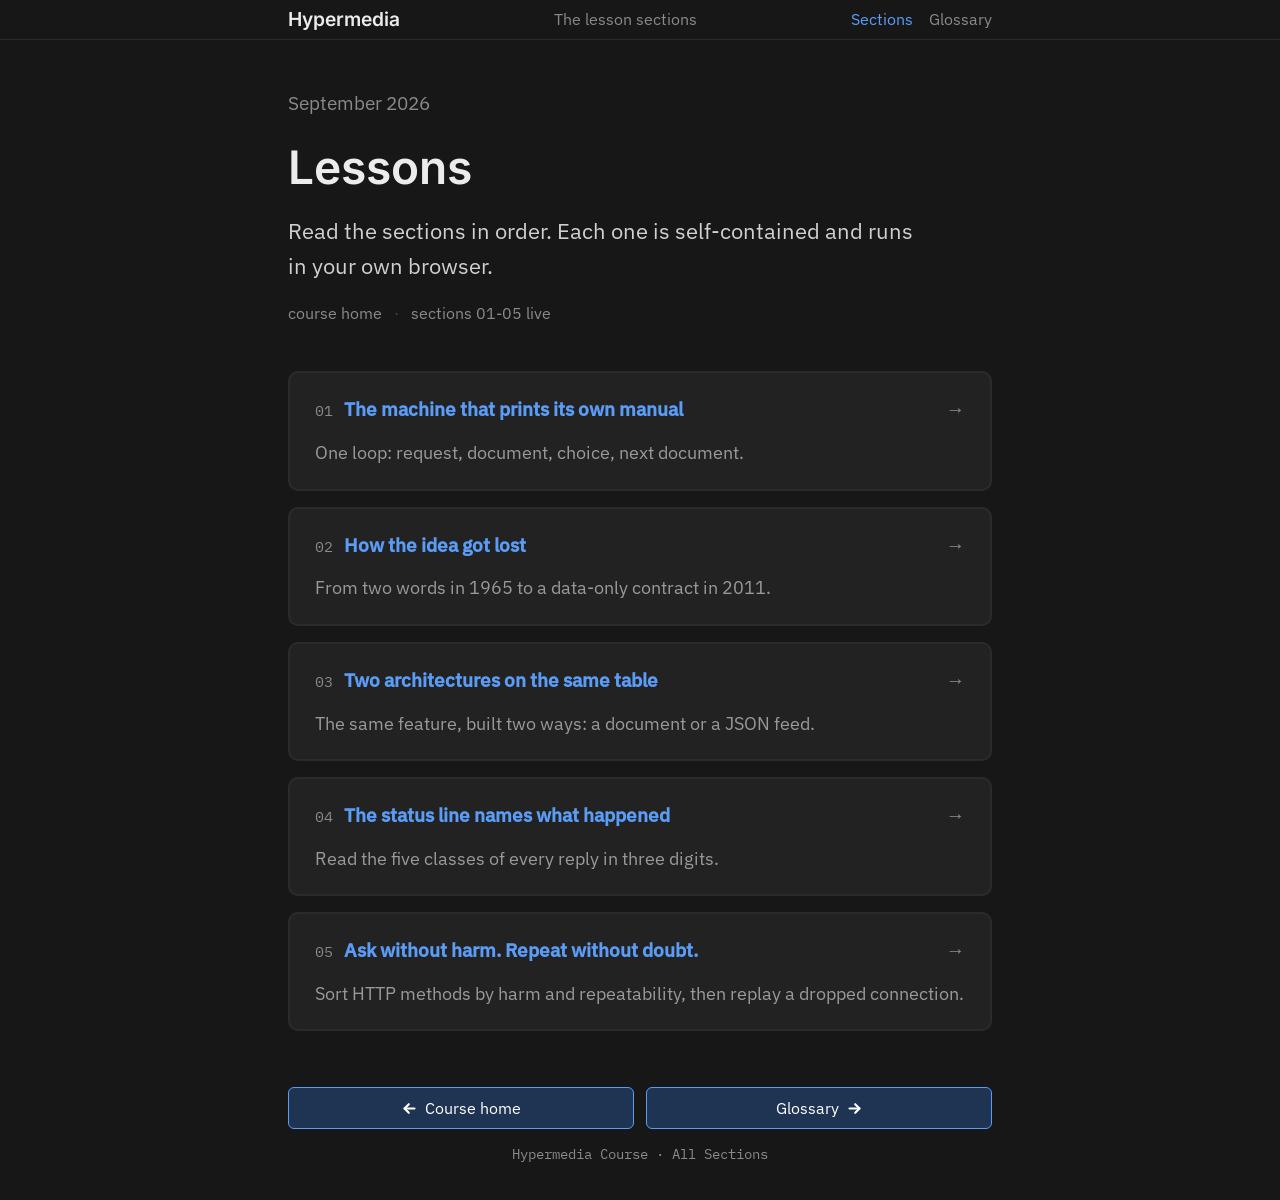
==== lessons/index.html @ f23fff06 "polish: normalize viewports, preload plexsans-500, print hides buttons, note paywalled source" ====
<!DOCTYPE html>
<html lang="en">
<head>
<meta charset="utf-8">
<meta name="viewport" content="width=device-width, initial-scale=1.0">
<title>Lessons · Hypermedia: the architecture we forgot</title>
<meta name="description" content="The sections of the course: read them one by one, in order.">
<link rel="canonical" href="https://muhammedanasmithadi.github.io/the-hypermedia-revival/lessons/index.html">
<meta property="og:site_name" content="Hypermedia">
<meta property="og:type" content="website">
<meta property="og:title" content="Lessons · Hypermedia: the architecture we forgot">
<meta property="og:description" content="The sections of the course: read them one by one, in order.">
<meta property="og:url" content="https://muhammedanasmithadi.github.io/the-hypermedia-revival/lessons/index.html">
<meta property="og:image" content="https://muhammedanasmithadi.github.io/the-hypermedia-revival/assets/social/og.png">
<meta property="og:image:width" content="1200">
<meta property="og:image:height" content="630">
<meta property="og:image:alt" content="Lessons.">
<meta name="twitter:card" content="summary_large_image">
<meta name="color-scheme" content="dark">
<meta name="theme-color" content="#171717">
<link rel="icon" type="image/png" href="../assets/favicon-32.png">
<link rel="apple-touch-icon" href="../assets/apple-touch-icon.png">
<link rel="stylesheet" href="../assets/shared-styles.css">
<link rel="preload" href="../assets/fonts/plexsans-400.woff2" as="font" type="font/woff2" crossorigin>
<link rel="preload" href="../assets/fonts/plexsans-500.woff2" as="font" type="font/woff2" crossorigin>
<link rel="preload" href="../assets/fonts/inter-600.woff2" as="font" type="font/woff2" crossorigin>
<link rel="preload" href="../assets/fonts/plexmono-400.woff2" as="font" type="font/woff2" crossorigin>
<style>
  .cards { list-style: none; padding: 0; margin: 0; }
  .cards li + li { margin-top: 1rem; }
  .card {
    display: flex;
    flex-wrap: wrap;
    align-items: baseline;
    gap: 0.35em 0.4em;
    background: var(--card);
    border: 2px solid var(--hairline);
    border-radius: 10px;
    padding: 1.1em 1.3em;
    text-decoration: none;
    color: var(--ink);
  }
  .card:hover { border-color: var(--brand); }
  .card-num {
    flex: 0 0 auto;
    font-family: var(--font-mono);
    font-size: 0.8em;
    color: var(--soft-dark);
    margin-right: 0.2em;
  }
  .card-title { flex: 1 1 55%; min-width: 0; color: var(--link); font-weight: 600; }
  .card:hover .card-title { color: var(--link-hover); }
  .card-arrow { flex: 0 0 auto; margin-left: auto; color: var(--soft-dark); }
  .card-blurb {
    flex: 1 0 100%;
    margin-top: 0.35em;
    font-size: 0.95em;
    color: var(--soft);
  }
</style>
</head>
<body>

<a class="skip-link" href="#top">Skip to content</a>

<header class="topbar">
  <div class="topbar-inner">
    <a class="brand" href="../index.html" aria-label="Course home">Hypermedia</a>
    <span class="cur-section">The lesson sections</span>
    <nav class="topnav" aria-label="Site">
      <a href="index.html" aria-current="page">Sections</a>
      <a href="../glossary.html">Glossary</a>
    </nav>
  </div>
</header>

<main class="doc" id="top">

<header class="masthead">
  <p class="post-date"><time datetime="2026-09">September 2026</time></p>
  <h1>Lessons</h1>
  <p class="dek">Read the sections in order. Each one is self-contained and runs in your own
  browser.</p>
  <p class="byline">
    <span>course home</span>
    <span>sections 01-05 live</span>
  </p>
</header>

<div class="article">

<nav aria-label="Lesson sections">
  <ul class="cards">
    <li>
      <a class="card" href="0001-hypermedia-revival.html">
        <span class="card-num">01</span>
        <span class="card-title">The machine that prints its own manual</span>
        <span class="card-arrow">&rarr;</span>
        <span class="card-blurb">One loop: request, document, choice, next document.</span>
      </a>
    </li>
    <li>
      <a class="card" href="0002-how-the-idea-got-lost.html">
        <span class="card-num">02</span>
        <span class="card-title">How the idea got lost</span>
        <span class="card-arrow">&rarr;</span>
        <span class="card-blurb">From two words in 1965 to a data-only contract in 2011.</span>
      </a>
    </li>
    <li>
      <a class="card" href="0003-two-architectures-on-the-same-table.html">
        <span class="card-num">03</span>
        <span class="card-title">Two architectures on the same table</span>
        <span class="card-arrow">&rarr;</span>
        <span class="card-blurb">The same feature, built two ways: a document or a JSON feed.</span>
      </a>
    </li>
    <li>
      <a class="card" href="0004-the-status-line-names-what-happened.html">
        <span class="card-num">04</span>
        <span class="card-title">The status line names what happened</span>
        <span class="card-arrow">&rarr;</span>
        <span class="card-blurb">Read the five classes of every reply in three digits.</span>
      </a>
    </li>
    <li>
      <a class="card" href="0005-ask-without-harm-repeat-without-doubt.html">
        <span class="card-num">05</span>
        <span class="card-title">Ask without harm. Repeat without doubt.</span>
        <span class="card-arrow">&rarr;</span>
        <span class="card-blurb">Sort HTTP methods by harm and repeatability, then replay a dropped connection.</span>
      </a>
    </li>
  </ul>
</nav>

</div>

</main>

<footer class="doc-footer">
  <nav class="foot-nav" aria-label="section navigation">
    <a class="section-link foot-left" href="../index.html">Course home</a>
    <a class="section-link foot-right" href="../glossary.html">Glossary</a>
  </nav>
  <p class="closing">Hypermedia Course · All Sections</p>
</footer>

</body>
</html>
---- assets/shared-styles.css ----
/* ============================================================
   Hypermedia Teach: Shared Stylesheet (v4)
   Style: ciechanow.ski, dark. Flat, restrained, one column.
   bg var(--bg) · text #D0D0D0 · headings #ECECEC · brand #5B9CF7
   ============================================================ */

/* ---------- Font faces ---------- */

@font-face {
  font-family: "Inter";
  font-weight: 600;
  font-style: normal;
  src: url("fonts/inter-600.woff2") format("woff2");
  font-display: swap;
}
@font-face {
  font-family: "IBM Plex Sans";
  font-weight: 400;
  font-style: normal;
  src: url("fonts/plexsans-400.woff2") format("woff2");
  font-display: swap;
}
@font-face {
  font-family: "IBM Plex Sans";
  font-weight: 500;
  font-style: normal;
  src: url("fonts/plexsans-500.woff2") format("woff2");
  font-display: swap;
}
@font-face {
  font-family: "IBM Plex Sans";
  font-weight: 400;
  font-style: italic;
  src: url("fonts/plexsans-400i.woff2") format("woff2");
  font-display: swap;
}
@font-face {
  font-family: "IBM Plex Mono";
  font-weight: 400;
  font-style: normal;
  src: url("fonts/plexmono-400.woff2") format("woff2");
  font-display: swap;
}
@font-face {
  font-family: "IBM Plex Mono";
  font-weight: 500;
  font-style: normal;
  src: url("fonts/plexmono-500.woff2") format("woff2");
  font-display: swap;
}

/* ---------- Palette ---------- */

:root {
  --bg: #171717;
  --card: #222222;
  --ink: #d0d0d0;
  --ink-strong: #ececec;
  --ink-faint: #8a8a8a;
  --ink-code: #c9c9c9;
  --hairline: #2b2b2b;
  --brand: #5b9cf7;
  --link: #5b9cf7;
  --link-hover: #7ab0ff;
  --link-visited: #9dacd4;
  --code-bg: #26282c;

  --hairline-strong: #3a3a3a;
  --line: #333333;

  --panel: #262626;
  --panel-raise: #2c2c2c;
  --panel-deep: #1f1f1f;
  --panel-deeper: #1d1d1d;

  --bright: #f0f0f0;
  --ink-bright: #e6e6e6;
  --ink-soft: #d6d6d6;
  --ink-light: #bdbdbd;
  --soft: #9a9a9a;
  --soft-dark: #8a8a8a;
  --white: #ffffff;

  --accent-deep: #1f3352;
  --ledger-hover: #22262c;

  --icon-link: url("data:image/svg+xml,%3Csvg xmlns='http://www.w3.org/2000/svg' viewBox='0 0 24 24'%3E%3Cpath d='M10%2013a5%205%200%200%200%207.54.54l3-3a5%205%200%200%200-7.07-7.07l-1.72%201.71' fill='none' stroke='black' stroke-width='2' stroke-linecap='round' stroke-linejoin='round'/%3E%3Cpath d='M14%2011a5%205%200%200%200-7.54-.54l-3%203a5%205%200%200%200%207.07%207.07l1.71-1.71' fill='none' stroke='black' stroke-width='2' stroke-linecap='round' stroke-linejoin='round'/%3E%3C/svg%3E");
  --icon-arrow-right: url("data:image/svg+xml,%3Csvg xmlns='http://www.w3.org/2000/svg' viewBox='0 0 24 24'%3E%3Cpath d='M5%2012h14' fill='none' stroke='black' stroke-width='3' stroke-linecap='round' stroke-linejoin='round'/%3E%3Cpath d='m13%206%206%206-6%206' fill='none' stroke='black' stroke-width='3' stroke-linecap='round' stroke-linejoin='round'/%3E%3C/svg%3E");
  --icon-arrow-left: url("data:image/svg+xml,%3Csvg xmlns='http://www.w3.org/2000/svg' viewBox='0 0 24 24'%3E%3Cpath d='M19%2012H5' fill='none' stroke='black' stroke-width='3' stroke-linecap='round' stroke-linejoin='round'/%3E%3Cpath d='m11%2018-6-6%206-6' fill='none' stroke='black' stroke-width='3' stroke-linecap='round' stroke-linejoin='round'/%3E%3C/svg%3E");
  --icon-mask: no-repeat center / contain;

  --font-body: "IBM Plex Sans", "Helvetica Neue", Arial, sans-serif;
  --font-heading: "Inter", "Helvetica Neue", Arial, sans-serif;
  --font-mono: Menlo, Monaco, "Andale Mono", "IBM Plex Mono", ui-monospace, monospace;

  --col-max: 44rem;
  --col-pad: 3rem;
}

/* ---------- Reset & base ---------- */

* {
  margin: 0;
  padding: 0;
  box-sizing: border-box;
}

html {
  scroll-behavior: smooth;
  scroll-padding-top: 4rem;
  height: 100%;
  -webkit-text-size-adjust: 100%;
  background: var(--bg);
}

body {
  background: var(--bg);
  color: var(--ink);
  font-family: var(--font-body);
  font-size: 1.2em;
  line-height: 1.6;
  height: 100%;
  -webkit-font-smoothing: antialiased;
  text-rendering: optimizeLegibility;
}

b,
strong {
  font-weight: 500;
}

::selection {
  background: #1f3b6b;
  color: var(--white);
}

:focus-visible {
  outline: 2px solid var(--brand);
  outline-offset: 2px;
}

/* ---------- Reading progress ---------- */

.skip-link {
  position: absolute;
  top: 0;
  left: -999em;
  z-index: 100;
}

.skip-link:focus {
  left: 1rem;
  top: 0.75rem;
  background: var(--bg);
  color: var(--ink-strong);
  border: 1px solid var(--brand);
  border-radius: 6px;
  padding: 0.4em 0.9em;
  font-size: 0.95em;
  text-decoration: none;
}

.progress {
  position: fixed;
  top: 0;
  left: 0;
  height: 3px;
  width: 0%;
  background: var(--brand);
  z-index: 70;
}

/* ---------- Top row (minimal) ---------- */

.topbar {
  position: fixed;
  top: 0;
  left: 0;
  right: 0;
  height: 40px;
  z-index: 60;
  display: flex;
  align-items: center;
  justify-content: center;
  background: var(--bg);
  border-bottom: 1px solid var(--hairline);
  font-size: 1em;
}

.topbar-inner {
  width: 100%;
  max-width: var(--col-max);
  margin: 0 auto;
  display: flex;
  align-items: center;
  justify-content: space-between;
  gap: 1rem;
  padding: 0;
}

.brand {
  font-family: var(--font-heading);
  font-weight: 600;
  color: var(--ink-strong);
  text-decoration: none;
}

.brand:hover {
  color: #b0b0b0;
}

.cur-section {
  font-size: 0.83em;
  color: var(--ink-faint);
  white-space: nowrap;
  overflow: hidden;
  text-overflow: ellipsis;
  transition: color 0.2s ease;
}

.cur-section.is-active {
  color: var(--link);
}

.topnav {
  display: flex;
  align-items: center;
  gap: 1rem;
  font-size: 0.83em;
  white-space: nowrap;
}

.topnav a {
  color: var(--ink-faint);
  text-decoration: none;
}

.topnav a:hover {
  color: var(--link);
}

.topnav a[aria-current="page"] {
  color: var(--link);
}

@media (max-width: 47.99rem) {
  .topnav {
    gap: 0.75rem;
  }
}

@media (max-width: 47.99rem) {
  .topbar-inner {
    padding: 0 1.25rem;
  }
  .doc {
    padding-inline: 1.25rem;
  }
  .doc-footer {
    padding-inline: 1.25rem;
  }
}

@media (max-width: 640px) {
  .cur-section {
    font-size: 0.75em;
  }
}

/* ---------- Masthead (article header) ---------- */

.masthead {
  padding-top: 5.5rem;
  max-width: var(--col-max);
  margin: 0 auto;
}

.masthead .post-date {
  color: var(--ink-faint);
  padding-bottom: 0.2em;
  font-size: 1em;
}

.masthead h1 {
  font-family: var(--font-heading);
  font-weight: 600;
  font-size: 2.4em;
  line-height: 1.15;
  color: var(--ink-strong);
  padding: 0.4em 0 0.25em 0;
  text-wrap: balance;
}

.masthead h1 em {
  font-style: normal;
  color: var(--brand);
}

.masthead .dek {
  font-size: 1.13em;
  color: var(--ink);
  padding: 0.4em 0 0 0;
  max-width: 40rem;
}

.masthead .byline {
  margin-top: 1.1em;
  padding-bottom: 0.4em;
  font-size: 0.83em;
  color: var(--ink-faint);
  display: flex;
  gap: 0.75rem;
  flex-wrap: wrap;
}

.masthead .byline span + span::before {
  content: "·";
  margin-right: 0.75rem;
  color: #444444;
}

/* ---------- Column & article ---------- */

.doc {
  max-width: var(--col-max);
  margin: 0 auto;
}

.article {
  margin: 2em 0;
}

/* ---------- Section headings (h1 + hover anchor) ---------- */

.section {
  margin: 3em 0 0 0;
  padding: 2em 0 1em 0;
  border-top: 1px solid var(--hairline);
  content-visibility: auto;
  contain-intrinsic-size: auto 2000px;
}

.section-head {
  padding: 0;
}

.section-head .kicker {
  color: var(--ink-faint);
  font-size: 0.83em;
  padding: 0 0 0.2em 0;
}

.section-head h2 {
  font-family: var(--font-heading);
  font-weight: 600;
  font-size: 1.8em;
  color: var(--ink-strong);
  padding: 0.75em 0 0.25em 0;
  line-height: 1.25;
  text-wrap: balance;
}

.hanchor {
  visibility: visible;
  text-decoration: none;
  color: inherit;
}

.section-head h2:hover .hanchor .anchor-glyph,
.section-head h2:focus-within .hanchor .anchor-glyph,
.prose > h3:hover .hanchor .anchor-glyph,
.prose > h3:focus-within .hanchor .anchor-glyph,
.sources h3:hover .hanchor .anchor-glyph,
.sources h3:focus-within .hanchor .anchor-glyph,
.hanchor:focus .anchor-glyph {
  display: inline-block;
}

h2[id],
h3[id],
section[id] {
  scroll-margin-top: 56px;
}

h2[id]:target,
h3[id]:target {
  animation: target-flash 1.6s ease-out;
}

@keyframes target-flash {
  from { background: rgba(91, 156, 247, 0.22); }
  to { background: transparent; }
}

.hanchor .anchor-glyph {
  display: none;
  width: 1em;
  height: 1em;
  vertical-align: middle;
  background-color: var(--brand);
  -webkit-mask: var(--icon-link) var(--icon-mask);
  mask: var(--icon-link) var(--icon-mask);
}

/* ---------- Prose ---------- */

.prose p {
  padding: 0.7em 0;
  overflow-x: hidden;
  text-wrap: pretty;
}

.prose p.lede {
  font-size: 1.05em;
  color: var(--ink-light);
}

.prose p.lede strong {
  color: var(--ink);
}

.prose em {
  font-style: italic;
}

.prose ul,
.prose ol {
  padding: 0.6em 0 0.6em 1.2em;
  margin: 0;
}

.prose li {
  padding: 0.3em 0;
  margin-left: 0;
}

.prose a {
  color: var(--link);
  text-underline-offset: 0.1em;
  text-decoration-thickness: 0.06em;
  transition: color 0.15s;
}

.prose a:hover {
  color: var(--link-hover);
}

.prose a:visited {
  color: var(--link-visited);
}

.prose code {
  display: inline-block;
  white-space: nowrap;
  background: var(--code-bg);
  font-size: 0.8em;
  font-weight: bold;
  line-height: 1.5em;
  color: var(--ink-code);
  border-radius: 0.4em;
  padding: 0 0.4em;
  margin: 0 0.13em;
  font-family: var(--font-mono);
  vertical-align: baseline;
}

.prose > h3 {
  margin: 1.4em 0 0.1em 0;
  font-family: var(--font-heading);
  font-size: 1.08em;
  font-weight: 600;
  line-height: 1.3;
  color: var(--ink-strong);
  text-wrap: balance;
}

/* ---------- Blockquote ---------- */

.figure-quote {
  margin: 1.8em 0;
}

.figure-quote blockquote {
  margin: 0 2.2em;
  padding-left: 1em;
  font-style: italic;
  position: relative;
  border-left: 4px solid var(--hairline-strong);
  color: var(--ink);
  font-size: 1.02em;
}

.figure-quote blockquote p {
  padding: 0.3em 0;
}

.figure-quote figcaption {
  margin: 0.9em 2.2em 0;
  padding-left: calc(1em + 4px);
  font-size: 0.8em;
  color: var(--soft-dark);
}

.figure-quote figcaption .who {
  color: var(--ink-code);
  font-weight: 500;
}

.figure-quote figcaption cite {
  font-style: italic;
}

.figure-quote figcaption a {
  color: var(--link);
  text-underline-offset: 0.1em;
  text-decoration-thickness: 0.06em;
}

.figure-quote figcaption a:hover {
  color: var(--link-hover);
}

/* ---------- Code block ---------- */

.code-block {
  margin: 1.8em 0;
  background: var(--panel-deep);
  border: 1px solid var(--line);
  border-radius: 6px;
  overflow: hidden;
}

.code-block .code-title {
  display: flex;
  justify-content: space-between;
  align-items: baseline;
  gap: 1rem;
  padding: 0.55em 1em;
  font-family: var(--font-heading);
  font-weight: 600;
  font-size: 0.85em;
  color: var(--bright);
  background: var(--bg);
  border-bottom: 1px solid var(--line);
}

.code-title .code-lang {
  font-family: var(--font-mono);
  font-weight: 400;
  color: var(--link);
}

.code-block pre {
  padding: 1.1em 1.2em;
  font-family: var(--font-mono);
  font-size: 0.95em;
  line-height: 1.6;
  color: var(--ink-soft);
  white-space: pre;
  tab-size: 2;
  overflow-x: auto;
  overflow-y: hidden;
  scrollbar-width: thin;
  scrollbar-color: #4a5b75 transparent;
}

.code-block pre::-webkit-scrollbar {
  height: 8px;
}

.code-block pre::-webkit-scrollbar-thumb {
  background: #4a5b75;
  border-radius: 4px;
}

.code-block pre::-webkit-scrollbar-track {
  background: transparent;
}

.code-block pre code {
  font: inherit;
  color: inherit;
}

.tok-k { color: #7aa2ff; }
.tok-s { color: #9ece6a; }
.tok-a { color: #c792ea; }

/* ---------- Takeaways ---------- */

.table-wrap {
  margin: 1.8em 0;
  overflow-x: auto;
}

.takeaways {
  margin: 1.8em 0;
  padding: 0;
}

.takeaways .takeaway {
  padding: 0.9em 0;
  border-bottom: 1px solid var(--hairline);
  line-height: 1.6em;
}

.takeaways .takeaway:last-child {
  border-bottom: none;
}

.takeaways .takeaway .num {
  font-family: var(--font-heading);
  font-weight: 600;
  color: var(--brand);
  margin-right: 0.5em;
}

.takeaways .takeaway strong {
  color: var(--bright);
}

/* ---------- Reveal on scroll ---------- */

/* Highlighted for the reader, hidden only when scripting is on */
.js .reveal {
  opacity: 0;
  transition: opacity 0.45s ease;
}

.reveal.in {
  opacity: 1;
}

@media (prefers-reduced-motion: reduce) {
  html { scroll-behavior: auto; }
  .js .reveal { opacity: 1; }
  #timeline-replay { display: none; }
  *, *::before, *::after {
    animation-duration: 0.01ms !important;
    animation-iteration-count: 1 !important;
    transition-duration: 0.01ms !important;
    scroll-behavior: auto !important;
  }
}

/* ---------- Footer ---------- */

.doc-footer {
  width: 100%;
  text-align: center;
  font-size: 0.9em;
  color: var(--soft-dark);
  padding: 1em 0 2em 0;
}

.doc-footer .closing {
  margin-top: 1em;
  font-family: var(--font-mono);
  font-size: 0.8em;
  color: var(--ink-faint);
}

.doc-footer .foot-nav {
  display: flex;
  align-items: stretch;
  gap: 0.75em;
  max-width: var(--col-max);
  margin: 0 auto;
}

.doc-footer .foot-nav .section-link {
  flex: 1 1 0;
  min-width: 0;
  display: flex;
  align-items: center;
  justify-content: center;
  text-align: center;
  overflow-wrap: anywhere;
  gap: 0.45em;
}

.doc-footer .foot-left::before,
.doc-footer .foot-right::after {
  content: "";
  width: 1.1em;
  height: 1.1em;
  flex: 0 0 auto;
  background-color: currentColor;
}

.doc-footer .foot-left::before {
  -webkit-mask: var(--icon-arrow-left) var(--icon-mask);
  mask: var(--icon-arrow-left) var(--icon-mask);
}

.doc-footer .foot-right::after {
  -webkit-mask: var(--icon-arrow-right) var(--icon-mask);
  mask: var(--icon-arrow-right) var(--icon-mask);
}

/* ---------- Live kiosk (widget 1) ---------- */

.kiosk {
  margin: 1.8em 0 0.6em 0;
  border-radius: 10px;
  overflow: hidden;
  background: #202020;
  border: 2px solid var(--hairline-strong);
}

.kiosk-head {
  display: flex;
  justify-content: space-between;
  align-items: center;
  gap: 1rem;
  padding: 0.55em 1em;
  background: var(--bg);
  border-bottom: 1px solid var(--line);
  font-size: 0.78em;
  color: var(--ink-faint);
}

.kiosk-head .k-now {
  color: var(--brand);
  font-family: var(--font-mono);
}

.kiosk-screen {
  background: #141414;
  padding: 1.5em 1.6em;
  min-height: 11em;
}

.kiosk-screen .k-title {
  font-family: var(--font-heading);
  font-weight: 600;
  font-size: 1.06em;
  color: var(--bright);
}

.kiosk-screen .k-msg {
  color: var(--ink-light);
  margin-top: 0.45em;
  font-size: 0.95em;
  max-width: 34em;
}

.kiosk-screen .k-note {
  margin-top: 0.7em;
  min-height: 0;
  color: var(--brand);
  font-size: 0.88em;
  opacity: 0;
  transition: opacity 0.25s ease;
}

.kiosk-screen .k-note.show {
  opacity: 1;
}

.kiosk-balance {
  font-family: var(--font-mono);
  font-size: 0.78em;
  color: var(--soft);
  border: 1px solid var(--line);
  border-radius: 6px;
  padding: 0.15em 0.5em;
  background: var(--bg);
}

.kiosk-keys {
  display: grid;
  grid-template-columns: repeat(auto-fit, minmax(8.5em, 1fr));
  gap: 0.6em;
  padding: 1.1em 1.4em 1.4em 1.4em;
  background: var(--panel-deeper);
  border-top: 1px solid var(--panel-raise);
}

.kiosk-btn {
  font: inherit;
  font-size: 0.9em;
  padding: 0.55em 0.8em;
  border-radius: 6px;
  border: 1px solid var(--hairline-strong);
  background: var(--panel-raise);
  color: var(--ink-bright);
  cursor: pointer;
  text-align: center;
  transition: border-color 0.15s, color 0.15s, background 0.15s;
}

.kiosk-btn:hover,
.kiosk-btn:focus-visible {
  border-color: var(--brand);
  color: var(--white);
  background: #2e3440;
}

.kiosk-meta {
  text-align: center;
  padding: 0.7em 1em 1em 1em;
  background: var(--panel-deeper);
}

.kiosk-reset {
  font: inherit;
  font-size: 0.78em;
  color: var(--ink-faint);
  background: none;
  border: none;
  border-bottom: 1px dotted #555555;
  cursor: pointer;
  padding: 0.2em 0.2em;
  margin-left: 0.75em;
}

.kiosk-reset:hover {
  color: var(--link);
}

/* ---------- The experiment (widget 2) ---------- */

.experiment {
  margin: 1.8em 0 0.6em 0;
  border-radius: 10px;
  overflow: hidden;
  background: var(--panel-deep);
  border: 2px solid var(--hairline-strong);
}

.x-bar {
  display: flex;
  align-items: center;
  gap: 0.9em;
  flex-wrap: wrap;
  padding: 0.8em 1em;
  background: var(--bg);
  border-bottom: 1px solid var(--line);
  font-size: 0.85em;
}

.x-reqline {
  font-family: var(--font-mono);
  color: var(--ink-light);
}

.x-reqnote {
  display: block;
  margin-top: 0.55em;
  font-family: var(--font-mono);
  font-size: 0.82em;
  color: var(--soft-dark);
}

.x-reqline a {
  color: var(--link);
}

.x-mode {
  display: flex;
  gap: 0.35em;
  margin-left: auto;
}

.x-mode-btn {
  font: inherit;
  font-size: 0.82em;
  font-family: var(--font-mono);
  padding: 0.3em 0.9em;
  border-radius: 6px;
  border: 1px solid var(--hairline-strong);
  background: var(--panel);
  color: var(--soft);
  cursor: pointer;
  transition: all 0.15s;
}

.x-mode-btn.on {
  color: var(--white);
  border-color: var(--brand);
  background: var(--accent-deep);
}

.x-mode-btn:hover:not(.on) {
  color: var(--ink-bright);
}

.x-body {
  padding: 1.4em 1.4em;
  color: var(--ink-code);
  min-height: 12em;
}

.x-sending {
  font-family: var(--font-mono);
  font-size: 0.92em;
  color: var(--ink-faint);
  border: 1px dashed var(--hairline-strong);
  border-radius: 6px;
  padding: 0.8em 1em;
  display: inline-block;
}

.x-pane .x-type {
  font-family: var(--font-mono);
  font-size: 0.72em;
  color: var(--soft);
  margin-bottom: 0.5em;
  letter-spacing: 0.04em;
  text-transform: uppercase;
}

.x-pre {
  font-family: var(--font-mono);
  font-size: 0.92em;
  color: var(--ink-soft);
  background: #161616;
  border: 1px solid var(--line);
  border-radius: 6px;
  padding: 0.8em 1em;
  display: inline-block;
}

.lane-body .x-pre {
  display: block;
  max-width: 100%;
  overflow-x: auto;
}

.x-doc {
  border: 1px solid #3f3f3f;
  border-radius: 6px;
  background: #242424;
  padding: 1.1em 1.2em;
  max-width: 24em;
}

.x-doc .x-doc-title {
  font-family: var(--font-heading);
  font-weight: 600;
  font-size: 0.82em;
  color: #8fa3c4;
  margin-bottom: 0.4em;
}

.x-doc .x-doc-bal {
  font-family: var(--font-heading);
  font-size: 1.15em;
  font-weight: 600;
  color: var(--bright);
}

.x-doc .x-actions {
  display: flex;
  gap: 0.5em;
  margin-top: 0.9em;
}

.x-act {
  font: inherit;
  font-size: 0.8em;
  padding: 0.4em 0.85em;
  border-radius: 6px;
  border: 1px solid var(--hairline-strong);
  background: var(--panel-raise);
  color: var(--ink-bright);
  cursor: pointer;
  transition: border-color 0.15s, color 0.15s;
}

.x-act:hover,
.x-act:focus-visible {
  border-color: var(--brand);
  color: var(--white);
}

.x-note {
  margin-top: 0.8em;
  font-size: 0.9em;
  color: var(--soft);
}

.x-status {
  margin-top: 0.9em;
  min-height: 1.4em;
  font-size: 0.82em;
  font-family: var(--font-mono);
  color: var(--brand);
}

/* ---------- Step-through loop (widget 3) ---------- */

.loop {
  margin: 1.8em 0 0.6em 0;
}

.loop-steps {
  display: flex;
  gap: 0.4em;
  align-items: stretch;
}

.loop-step {
  flex: 1 1 0;
  min-width: 0;
  border: 1px solid var(--line);
  border-radius: 8px;
  background: var(--panel-deep);
  padding: 0.75em 0.5em;
  text-align: center;
  opacity: 0.45;
  transition: opacity 0.25s ease, border-color 0.25s ease, background 0.25s ease;
}

.loop-step.on {
  opacity: 1;
  border-color: var(--brand);
  background: #1c2a45;
}

.loop-step .ls-t {
  font-family: var(--font-heading);
  font-weight: 600;
  font-size: 0.9em;
  color: var(--bright);
}

.loop-step .ls-s {
  font-size: 0.72em;
  color: var(--soft);
  margin-top: 0.2em;
}

.loop-arrow {
  align-self: center;
  width: 1.05em;
  height: 1.05em;
  flex: 0 0 auto;
  background-color: currentColor;
  -webkit-mask: var(--icon-arrow-right) var(--icon-mask);
  mask: var(--icon-arrow-right) var(--icon-mask);
  color: var(--soft-dark);
}

.loop-caption {
  margin-top: 1em;
  min-height: 3.4em;
  color: var(--ink-code);
  font-size: 0.98em;
  padding: 0 0.2em;
}

@media (max-width: 30rem) {
  .loop-steps {
    display: grid;
    grid-template-columns: 1fr 1fr;
    gap: 0.5em;
  }
  .loop-arrow {
    display: none;
  }
  .loop-step {
    flex: none;
  }
}

.widget-noscript {
  margin: 0 0 1em 0;
  padding: 0.5em 0.9em;
  font-size: 0.9em;
  color: var(--soft);
  border: 1px dashed var(--hairline-strong);
  border-radius: 6px;
}

/* ---------- Timeline (widget 4) ---------- */

.timeline-widget {
  margin: 1.8em 0;
}

.timeline {
  list-style: none;
  margin: 0;
  padding: 0;
}

.timeline li {
  position: relative;
  display: grid;
  grid-template-columns: 2em 1fr;
  column-gap: 0.6em;
}

.timeline li::before {
  content: "";
  position: absolute;
  left: 1em;
  top: 0;
  bottom: 0;
  width: 2px;
  background: var(--line);
  transform: translateX(-50%);
}

.timeline .t-dot {
  position: absolute;
  left: 1em;
  top: 1.13em;
  width: 12px;
  height: 12px;
  border: 2px solid var(--brand);
  background: var(--bg);
  border-radius: 50%;
  transform: translate(-50%, -50%);
  z-index: 1;
}

.timeline .t-body {
  grid-column: 2;
  padding: 0.5em 0 0.9em 0;
}

.timeline .t-year {
  display: block;
  font-family: var(--font-mono);
  font-size: 0.78em;
  color: var(--brand);
}

.timeline .t-line strong {
  font-family: var(--font-heading);
  font-weight: 600;
  color: var(--bright);
  font-size: 1em;
}

.timeline .t-note {
  display: block;
  color: var(--soft);
  font-size: 0.92em;
  margin-top: 0.15em;
}

.timeline li.on .t-dot {
  border-color: var(--brand);
  background: var(--brand);
}

.timeline li.on .t-year {
  color: var(--link-hover);
}

.timeline li.on .t-line strong {
  color: var(--brand);
}

.timeline-caption {
  margin-top: 0.8em;
  min-height: 3.4em;
  color: var(--ink-code);
  font-size: 0.98em;
  padding: 0 0.2em;
}

.timeline-caption-row {
  display: flex;
  align-items: baseline;
  justify-content: space-between;
  flex-wrap: wrap;
  gap: 0.5em;
}

.timeline-replay {
  font-family: var(--font-mono);
  white-space: nowrap;
}

/* ---------- Section link (footer navigation) ---------- */

.section-link {
  font-size: 0.9em;
  padding: 0.5em 1.3em;
  border-radius: 6px;
  border: 1px solid var(--brand);
  background: var(--accent-deep);
  color: var(--white);
  text-decoration: none;
  transition: background 0.15s, border-color 0.15s, color 0.15s;
}

.section-link:hover {
  background: #27406c;
  color: var(--white);
  border-color: var(--link-hover);
}

/* ---------- Ledger (JSON decade sort) ---------- */

.ledger {
  margin: 1.8em 0 0.6em 0;
  border-radius: 10px;
  overflow: hidden;
  background: var(--panel-deep);
  border: 2px solid var(--hairline-strong);
}

.ledger-head {
  display: flex;
  justify-content: space-between;
  align-items: center;
  gap: 1rem;
  padding: 0.55em 1em;
  background: var(--bg);
  border-bottom: 1px solid var(--line);
  font-size: 0.78em;
  color: var(--ink-faint);
}

.ledger-cols {
  display: flex;
  flex-direction: column;
}

.ledger-col {
  display: flex;
  flex-wrap: wrap;
  align-items: flex-start;
  gap: 0.5em 0.9em;
  padding: 1em 1.2em;
}

.ledger-col + .ledger-col {
  border-top: 1px solid var(--line);
}

.ledger-col-name {
  flex: 0 0 8.5em;
  font-family: var(--font-heading);
  font-weight: 600;
  font-size: 0.95em;
  color: var(--bright);
  line-height: 1.6;
}

.ledger-title {
  display: inline-block;
}

.ledger-hint {
  display: none;
  font-size: 0.9em;
  color: var(--ink-faint);
}

.js .ledger-hint {
  display: inline;
}

.ledger-pool {
  list-style: none;
  margin: 0;
  padding: 0.8em 1em 0.4em 1em;
  display: flex;
  flex-wrap: wrap;
  gap: 0.5em;
  border-bottom: 1px solid var(--line);
}

.ledger-item {
  list-style: none;
  min-width: 0;
  max-width: 100%;
}

.chip {
  font: inherit;
  font-size: 0.78em;
  padding: 0.45em 0.9em;
  border-radius: 999px;
  border: 1px solid var(--hairline-strong);
  background: var(--panel);
  color: var(--ink-soft);
  cursor: pointer;
  white-space: nowrap;
  transition: border-color 0.15s, background 0.15s, color 0.15s;
}

.chip:hover {
  border-color: var(--brand);
}

.ledger-item.selected .chip {
  border-color: var(--link-hover);
  background: #20385c;
  color: var(--white);
}

.ledger-col li.ledger-item {
  padding: 0;
  font-size: 1em;
}

.ledger-col li.ledger-item::before {
  content: none;
}

.ledger-col .chip {
  white-space: normal;
  max-width: 100%;
}

.ledger-pool .chip {
  white-space: normal;
  max-width: 100%;
}

.ledger-item.ok .chip {
  border-color: #2e7d32;
  background: #1c2f1f;
  color: #a5d6a7;
}

.ledger-item.bad .chip {
  border-color: #a03434;
  background: #3a1f1f;
  color: #e8a0a0;
}

.ledger.sorting .ledger-col {
  cursor: pointer;
}

.ledger.sorting .ledger-col:hover {
  background: var(--ledger-hover);
}

.ledger.sorting .ledger-col:focus-visible {
  outline: 2px solid var(--brand);
  outline-offset: -2px;
  background: var(--ledger-hover);
}

.ledger-controls {
  display: flex;
  gap: 0.6em;
  flex-wrap: wrap;
  padding: 0.9em 1em 0.1em 1em;
}

.ledger-result {
  padding: 0.4em 1em 1em 1em;
  font-size: 0.9em;
  color: var(--ink-code);
  min-height: 1.2em;
}

.ledger-btn {
  font: inherit;
  font-size: 0.85em;
  padding: 0.45em 1.1em;
  border-radius: 6px;
  border: 1px solid var(--hairline-strong);
  background: var(--panel);
  color: var(--ink-soft);
  cursor: pointer;
  transition: border-color 0.15s, background 0.15s, color 0.15s;
}

.ledger-btn.primary {
  border-color: var(--brand);
  background: var(--accent-deep);
  color: var(--white);
}

.ledger-btn:hover {
  border-color: var(--brand);
  color: var(--white);
}

.ledger-col ul {
  flex: 1 1 24em;
  min-width: 0;
  display: flex;
  flex-wrap: wrap;
  align-items: center;
  gap: 0.5em;
}

.ledger-col li {
  padding: 0.25em 0;
  color: var(--ink-light);
  font-size: 0.92em;
}

.ledger-col li::before {
  content: none;
}

/* ---------- Status-line reading station (widget 6) ---------- */

.verdict-line {
  font-family: var(--font-mono);
  font-size: 0.82em;
  color: var(--ink-light);
  margin-top: 0.7em;
  min-height: 1.5em;
  overflow-wrap: anywhere;
}

.verdict-line.active {
  color: var(--brand);
}

.verdict-rules {
  display: flex;
  gap: 0.5em;
  flex-wrap: wrap;
  margin-top: 0.55em;
}

#verdict .k-note {
  opacity: 1;
  min-height: 1.4em;
}

.verdict-key {
  overflow-wrap: anywhere;
}

.verdict-key.active-key {
  border-color: var(--link-hover);
  background: #20385c;
  color: var(--white);
}

.verdict-key.read {
  opacity: 0.55;
}

.verdict-key.read.ok {
  border-color: #2e7d32;
  color: #a5d6a7;
}

.verdict-key.read.bad {
  border-color: #a03434;
  color: #e8a0a0;
}

#verdict .kiosk-keys {
  grid-template-columns: repeat(auto-fill, minmax(7.5em, 1fr));
}

.verdict-offer {
  font: inherit;
  font-family: var(--font-mono);
  font-size: 0.78em;
  padding: 0.25em 0.7em;
  margin-left: 0.75em;
  border-radius: 6px;
  border: 1px solid var(--hairline-strong);
  background: var(--panel-raise);
  color: var(--ink-bright);
  cursor: pointer;
  transition: border-color 0.15s, color 0.15s, background 0.15s;
}

.verdict-offer:hover,
.verdict-offer:focus-visible {
  border-color: var(--brand);
  color: var(--white);
  background: #2e3440;
}

/* ---------- Two-lane explorer (widget 5) ---------- */

.explorer {
  margin: 1.8em 0 0.6em 0;
  border-radius: 10px;
  overflow: hidden;
  background: var(--panel-deep);
  border: 2px solid var(--hairline-strong);
}

.explorer-bar {
  display: flex;
  align-items: center;
  gap: 0.6em;
  flex-wrap: wrap;
  padding: 0.8em 1em;
  background: var(--bg);
  border-bottom: 1px solid var(--line);
  font-size: 0.85em;
}

.explorer-hint {
  font-family: var(--font-mono);
  font-size: 0.8em;
  color: var(--ink-faint);
  margin-right: 0.4em;
}

.explorer-act {
  font: inherit;
  font-size: 0.85em;
  padding: 0.4em 0.85em;
  border-radius: 6px;
  border: 1px solid var(--hairline-strong);
  background: var(--panel);
  color: var(--soft);
  cursor: pointer;
  transition: border-color 0.15s, color 0.15s, background 0.15s;
}

.explorer-act:hover,
.explorer-act:focus-visible {
  color: var(--white);
  border-color: var(--brand);
  background: #2e3440;
}

.explorer-night {
  font: inherit;
  font-size: 0.85em;
  padding: 0.4em 0.9em;
  border-radius: 6px;
  border: 1px dashed var(--bright);
  background: none;
  color: var(--bright);
  cursor: pointer;
  transition: border-color 0.15s, color 0.15s;
}

.explorer-night:hover,
.explorer-night:focus-visible {
  border-style: solid;
  color: var(--white);
}

.explorer-night[hidden] {
  display: none;
}

.explorer-reset {
  font: inherit;
  font-size: 0.8em;
  color: var(--ink-faint);
  background: none;
  border: none;
  border-bottom: 1px dotted #555555;
  cursor: pointer;
  padding: 0.2em 0.2em;
  margin-left: auto;
}

.explorer-reset:hover {
  color: var(--link);
}

.explorer-note {
  min-height: 1.4em;
  padding: 0.65em 1em;
  font-size: 0.85em;
  color: var(--brand);
  background: var(--panel);
  border-bottom: 1px solid var(--line);
}

.explorer-lanes {
  display: grid;
  grid-template-columns: repeat(auto-fit, minmax(min(100%, 280px), 1fr));
  gap: 1px;
  background: var(--line);
}

.lane {
  background: var(--panel-deep);
  padding: 0 0 1.1em 0;
  min-width: 0;
}

.lane-head {
  padding: 0.55em 1em;
  font-family: var(--font-heading);
  font-weight: 600;
  font-size: 0.85em;
  color: var(--bright);
  background: var(--bg);
  border-bottom: 1px solid var(--line);
}

.lane-head .lane-mime {
  font-family: var(--font-mono);
  font-weight: 400;
  color: var(--link);
}

.lane-body {
  padding: 1.1em 1.2em;
  min-height: 9em;
}

.lane-who {
  margin: 0 1.2em 0.4em 1.2em;
  padding-top: 0.7em;
  border-top: 1px dashed var(--hairline-strong);
  font-size: 0.85em;
  color: var(--soft);
  min-height: 2.2em;
}

.lane-body .x-actions {
  flex-wrap: wrap;
}

.x-act.fresh {
  border-color: var(--bright);
  color: var(--bright);
}

.xt-wait {
  margin: 0;
  color: var(--ink-faint);
  font-size: 0.9em;
}

.xt-app {
  margin-top: 0.8em;
}

.xt-app-name {
  font-family: var(--font-mono);
  font-size: 0.72em;
  color: var(--ink-faint);
  text-transform: uppercase;
  letter-spacing: 0.04em;
}

.xt-app-menu {
  display: flex;
  flex-wrap: wrap;
  gap: 0.5em;
  margin-top: 0.6em;
}

.xt-app-btn {
  font-size: 0.8em;
  padding: 0.4em 0.85em;
  border-radius: 6px;
  border: 1px dashed #4b5563;
  color: var(--ink-faint);
}

@media (max-width: 860px) {
  .explorer-lanes {
    grid-template-columns: 1fr;
  }
}

/* ---------- Panels: try it now, recap, objectives, self-check ---------- */

.do-now,
.recap,
.self-check {
  margin: 1.6em 0;
  padding: 0;
  background: var(--panel-deep);
  border: 1px solid var(--hairline);
  border-radius: 0;
}

.do-now .dn-kicker,
.recap .recap-title,
.self-check .sc-title {
  margin: 0;
  padding: 0.55em 1.3em 0.5em;
  font-family: var(--font-heading);
  font-size: 0.8em;
  font-weight: 600;
  letter-spacing: 0.08em;
  text-transform: uppercase;
  color: var(--brand);
  background: var(--panel);
  border-bottom: 1px solid var(--hairline);
}

.do-now p:not(.dn-kicker),
.recap .recap-intro,
.self-check > p:not(.sc-title),
.self-check details {
  margin-left: 1.3em;
  margin-right: 1.3em;
}

.do-now p:not(.dn-kicker) {
  margin-top: 0;
  margin-bottom: 0;
  padding: 0.8em 0 1em;
  color: var(--ink-light);
}

.do-now kbd {
  font-family: var(--font-mono);
  font-size: 0.88em;
  padding: 0.08em 0.4em;
  border: 1px solid var(--hairline-strong);
  border-bottom-width: 2px;
  border-radius: 0;
  background: var(--code-bg);
  color: var(--ink-bright);
  white-space: nowrap;
}

.recap .recap-intro {
  margin-top: 0;
  margin-bottom: 0;
  padding: 0.7em 0 0.2em;
  color: var(--ink-light);
}

.recap ol {
  margin: 0;
  padding: 0.4em 1.3em 0.9em;
  list-style: none;
  counter-reset: recap;
}

.recap li {
  margin: 0.6em 0;
  counter-increment: recap;
  color: var(--ink-light);
}

.recap li::before {
  content: counter(recap);
  display: inline-flex;
  align-items: center;
  justify-content: center;
  width: 1.35em;
  height: 1.35em;
  margin-right: 0.65em;
  border: 1px solid var(--hairline-strong);
  border-radius: 50%;
  font-family: var(--font-mono);
  font-size: 0.78em;
  color: var(--brand);
  line-height: 1;
  vertical-align: middle;
}

.recap li strong {
  color: var(--ink);
}

.self-check > p:not(.sc-title) {
  margin-top: 0;
  margin-bottom: 0;
  padding: 0.7em 0 0.3em;
  color: var(--ink-light);
}

.self-check details {
  margin-top: 0;
  margin-bottom: 0;
  padding: 0.4em 0;
  border-top: 1px solid var(--hairline);
}

.self-check details:first-of-type {
  border-top: 0;
}

.self-check summary {
  padding: 0.4em 0 0.5em;
  color: var(--ink-strong);
  font-weight: 600;
  cursor: pointer;
  list-style: none;
}

.self-check summary::-webkit-details-marker {
  display: none;
}

.self-check summary::before {
  content: "\25B8";
  display: inline-block;
  width: 1.1em;
  color: var(--brand);
  font-family: var(--font-mono);
}

.self-check details[open] summary::before {
  content: "\25BE";
}

.self-check details p {
  margin: 0;
  padding: 0.1em 0 0.8em;
  color: var(--ink-light);
}

.recall {
  margin: 1.2em 0 0.4em;
  background: var(--panel-deep);
  border: 1px solid var(--hairline);
  border-radius: 0;
}

.recall summary {
  padding: 0.6em 1.3em;
  color: var(--ink-strong);
  font-weight: 600;
  cursor: pointer;
  list-style: none;
}

.recall summary::-webkit-details-marker {
  display: none;
}

.recall summary::before {
  content: "\25B8";
  display: inline-block;
  width: 1.1em;
  color: var(--brand);
  font-family: var(--font-mono);
}

.recall[open] summary::before {
  content: "\25BE";
}

.recall p {
  margin: 0;
  padding: 0 1.3em 0.8em;
  color: var(--ink-light);
}

/* ---------- Sources ---------- */

.sources {
  margin-top: 2.4em;
  padding-top: 1.2em;
  border-top: 1px solid var(--line);
  font-size: 0.9em;
}

.sources h3 {
  margin: 0 0 0.6em 0;
  font-size: 0.95em;
  color: var(--bright);
}

.sources ul {
  margin: 0;
  padding: 0;
  list-style: none;
}

.sources li {
  margin: 0.4em 0;
  color: var(--ink-light);
}

.sources a {
  color: var(--link);
  text-decoration: underline;
  text-underline-offset: 3px;
}

.sources a:hover {
  color: var(--link-hover);
}

/* ---------- Print ---------- */

@media print {
  body { background: #fff; color: #111; }
  .progress, .topbar { display: none !important; }
  button { display: none !important; }
  .reveal { opacity: 1; }
  a { color: inherit; text-decoration: none; }

  .kiosk, .kiosk-screen, .kiosk-keys, .kiosk-meta,
  .experiment, .x-doc,
  .loop, .loop-step, .loop-caption,
  .timeline-widget, .timeline-caption, .ledger, .ledger-pool {
    --bg: #fafafa;
    --panel: #ffffff;
    --panel-raise: #f0f0f0;
    --panel-deep: #ffffff;
    --panel-deeper: #f4f4f4;
    --ink: #111111;
    --ink-strong: #111111;
    --ink-bright: #111111;
    --ink-soft: #222222;
    --ink-light: #333333;
    --ink-faint: #444444;
    --soft: #333333;
    --soft-dark: #444444;
    --bright: #111111;
    --white: #111111;
    --code-bg: #f4f4f4;
    --ink-code: #222222;
    --line: #aaaaaa;
    --hairline: #bbbbbb;
    --hairline-strong: #888888;
  }

  .kiosk,
  .kiosk-screen,
  .experiment,
  .loop-step,
  .ledger {
    background: #ffffff !important;
    border-color: #aaaaaa !important;
  }

  .experiment .x-doc {
    background: #ffffff !important;
    border-color: #aaaaaa !important;
  }

  .loop-step.on {
    background: #e8eff8 !important;
    border-color: #5b9cf7 !important;
  }

  .ledger-item.ok .chip {
    background: #eaf3ea !important;
    border-color: #2e7d32 !important;
    color: #1d6f20 !important;
  }

  .ledger-item.bad .chip {
    background: #fbeeee !important;
    border-color: #a03434 !important;
    color: #a03434 !important;
  }

  .do-now,
  .recap,
  .self-check,
  .recall {
    background: #ffffff !important;
    border-color: #aaaaaa !important;
  }

  .do-now .dn-kicker,
  .recap .recap-title,
  .self-check .sc-title {
    background: #f4f4f4 !important;
    border-bottom-color: #aaaaaa !important;
    color: #111111 !important;
  }

  .self-check p,
  .self-check summary,
  .recall p,
  .recall summary {
    color: #111111 !important;
  }

  .do-now kbd {
    background: #f4f4f4 !important;
    border-color: #888888 !important;
    color: #111111 !important;
  }

  @page {
    margin: 2cm;
  }

  body {
    font-size: 11pt;
    -webkit-print-color-adjust: exact;
    print-color-adjust: exact;
  }

  .doc,
  .doc-footer {
    max-width: none;
    padding-inline: 0;
  }

  .skip-link {
    display: none !important;
  }

  h1,
  h2,
  h3,
  .masthead,
  .section-head {
    break-after: avoid;
    page-break-after: avoid;
  }

  .card,
  .do-now,
  .recap,
  .recall,
  .self-check,
  .prose pre,
  .code-block,
  .ledger,
  .kiosk,
  .experiment,
  .timeline-widget,
  .loop,
  .verdict {
    break-inside: avoid;
    page-break-inside: avoid;
  }

  pre,
  code,
  kbd {
    white-space: pre-wrap;
  }

  img {
    max-width: 100%;
  }

  a[href^="http"]::after {
    content: " (" attr(href) ")";
    font-size: 0.85em;
    color: #333;
  }
}

/* ---------- Touch targets (44px guideline, 40px floor) ---------- */

.x-mode-btn,
.kiosk-reset,
.verdict-rule,
.explorer-act,
.explorer-reset,
.chip {
  min-height: 40px;
}
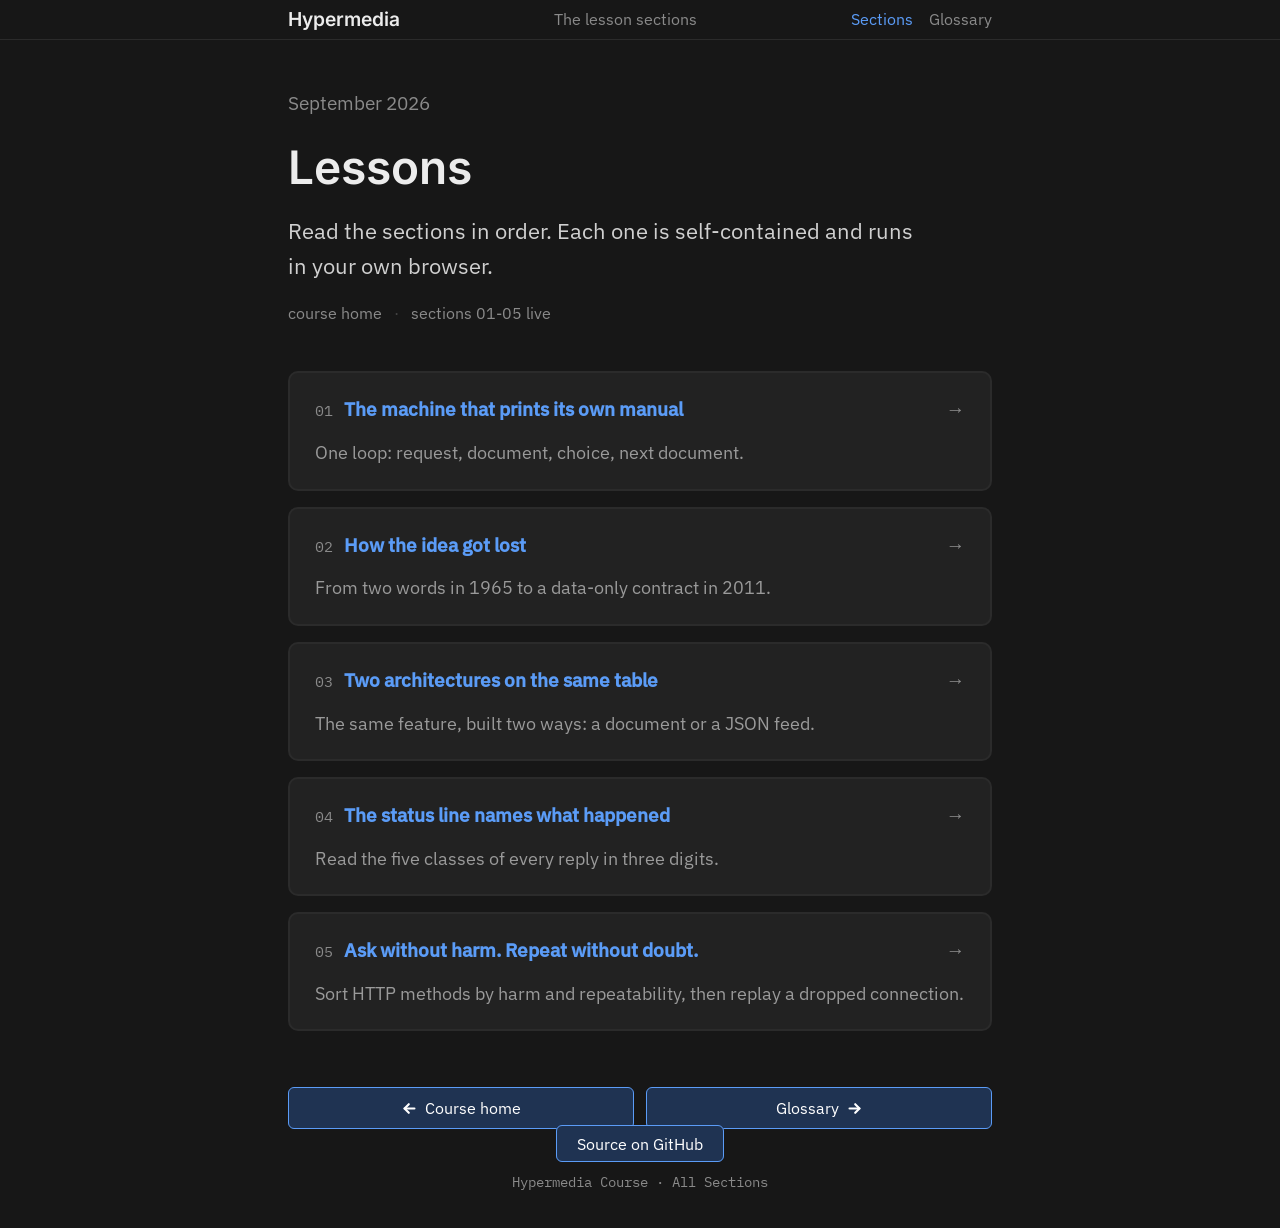
==== commit 8222c5e9: "fix: external audit Tier 1 + Tier 2 Tier 1 (code/docs fixes): - ledger.js: pool role "group" → "list" ====
--- a/lessons/index.html
+++ b/lessons/index.html
@@ -20,44 +20,11 @@
 <meta name="theme-color" content="#171717">
 <link rel="icon" type="image/png" href="../assets/favicon-32.png">
 <link rel="apple-touch-icon" href="../assets/apple-touch-icon.png">
-<link rel="stylesheet" href="../assets/shared-styles.css">
+<link rel="stylesheet" href="../assets/styles.css">
 <link rel="preload" href="../assets/fonts/plexsans-400.woff2" as="font" type="font/woff2" crossorigin>
 <link rel="preload" href="../assets/fonts/plexsans-500.woff2" as="font" type="font/woff2" crossorigin>
 <link rel="preload" href="../assets/fonts/inter-600.woff2" as="font" type="font/woff2" crossorigin>
 <link rel="preload" href="../assets/fonts/plexmono-400.woff2" as="font" type="font/woff2" crossorigin>
-<style>
-  .cards { list-style: none; padding: 0; margin: 0; }
-  .cards li + li { margin-top: 1rem; }
-  .card {
-    display: flex;
-    flex-wrap: wrap;
-    align-items: baseline;
-    gap: 0.35em 0.4em;
-    background: var(--card);
-    border: 2px solid var(--hairline);
-    border-radius: 10px;
-    padding: 1.1em 1.3em;
-    text-decoration: none;
-    color: var(--ink);
-  }
-  .card:hover { border-color: var(--brand); }
-  .card-num {
-    flex: 0 0 auto;
-    font-family: var(--font-mono);
-    font-size: 0.8em;
-    color: var(--soft-dark);
-    margin-right: 0.2em;
-  }
-  .card-title { flex: 1 1 55%; min-width: 0; color: var(--link); font-weight: 600; }
-  .card:hover .card-title { color: var(--link-hover); }
-  .card-arrow { flex: 0 0 auto; margin-left: auto; color: var(--soft-dark); }
-  .card-blurb {
-    flex: 1 0 100%;
-    margin-top: 0.35em;
-    font-size: 0.95em;
-    color: var(--soft);
-  }
-</style>
 </head>
 <body>
 
@@ -92,7 +59,7 @@
 <nav aria-label="Lesson sections">
   <ul class="cards">
     <li>
-      <a class="card" href="0001-hypermedia-revival.html">
+      <a class="card" href="0001-the-machine-that-prints-its-own-manual.html">
         <span class="card-num">01</span>
         <span class="card-title">The machine that prints its own manual</span>
         <span class="card-arrow">&rarr;</span>
@@ -143,6 +110,7 @@
     <a class="section-link foot-left" href="../index.html">Course home</a>
     <a class="section-link foot-right" href="../glossary.html">Glossary</a>
   </nav>
+  <p><a class="section-link" href="https://github.com/muhammedanasmithadi/the-hypermedia-revival" rel="noopener">Source on GitHub</a></p>
   <p class="closing">Hypermedia Course · All Sections</p>
 </footer>
 
--- a/assets/styles.css
+++ b/assets/styles.css
@@ -0,0 +1,41 @@
+/* ============================================================
+   Hypermedia Teach: Stylesheet loader (v5)
+   Loads the site modules in cascade order.
+   bg var(--bg) · text #D0D0D0 · headings #ECECEC · brand #5B9CF7
+   ============================================================ */
+
+/* ---------- Table of contents ----------
+   01 tokens
+   02 base
+   03 chrome
+   04 typography
+   05 panels takeaways
+   06 footer reveal + footer
+   07 widget-kiosk widget 1
+   08 widget-experiment widget 2
+   09 widget-stepper widget 3
+   10 widget-timeline widget 4 + section links
+   11 widget-ledger decade sort
+   12 widget-statusline verdict widget 4
+   13 widget-twolane explorer lanes widget 3 + 5
+   14 panels-callouts do-now/recap/self-check/recall + sources
+   15 pages home, listing, glossary
+   16 print print + touch
+   ============================================================ */
+
+@import url("styles/tokens.css");
+@import url("styles/base.css");
+@import url("styles/chrome.css");
+@import url("styles/typography.css");
+@import url("styles/panels.css");
+@import url("styles/footer.css");
+@import url("styles/widget-kiosk.css");
+@import url("styles/widget-experiment.css");
+@import url("styles/widget-stepper.css");
+@import url("styles/widget-timeline.css");
+@import url("styles/widget-ledger.css");
+@import url("styles/widget-statusline.css");
+@import url("styles/widget-twolane.css");
+@import url("styles/panels-callouts.css");
+@import url("styles/pages.css");
+@import url("styles/print.css");
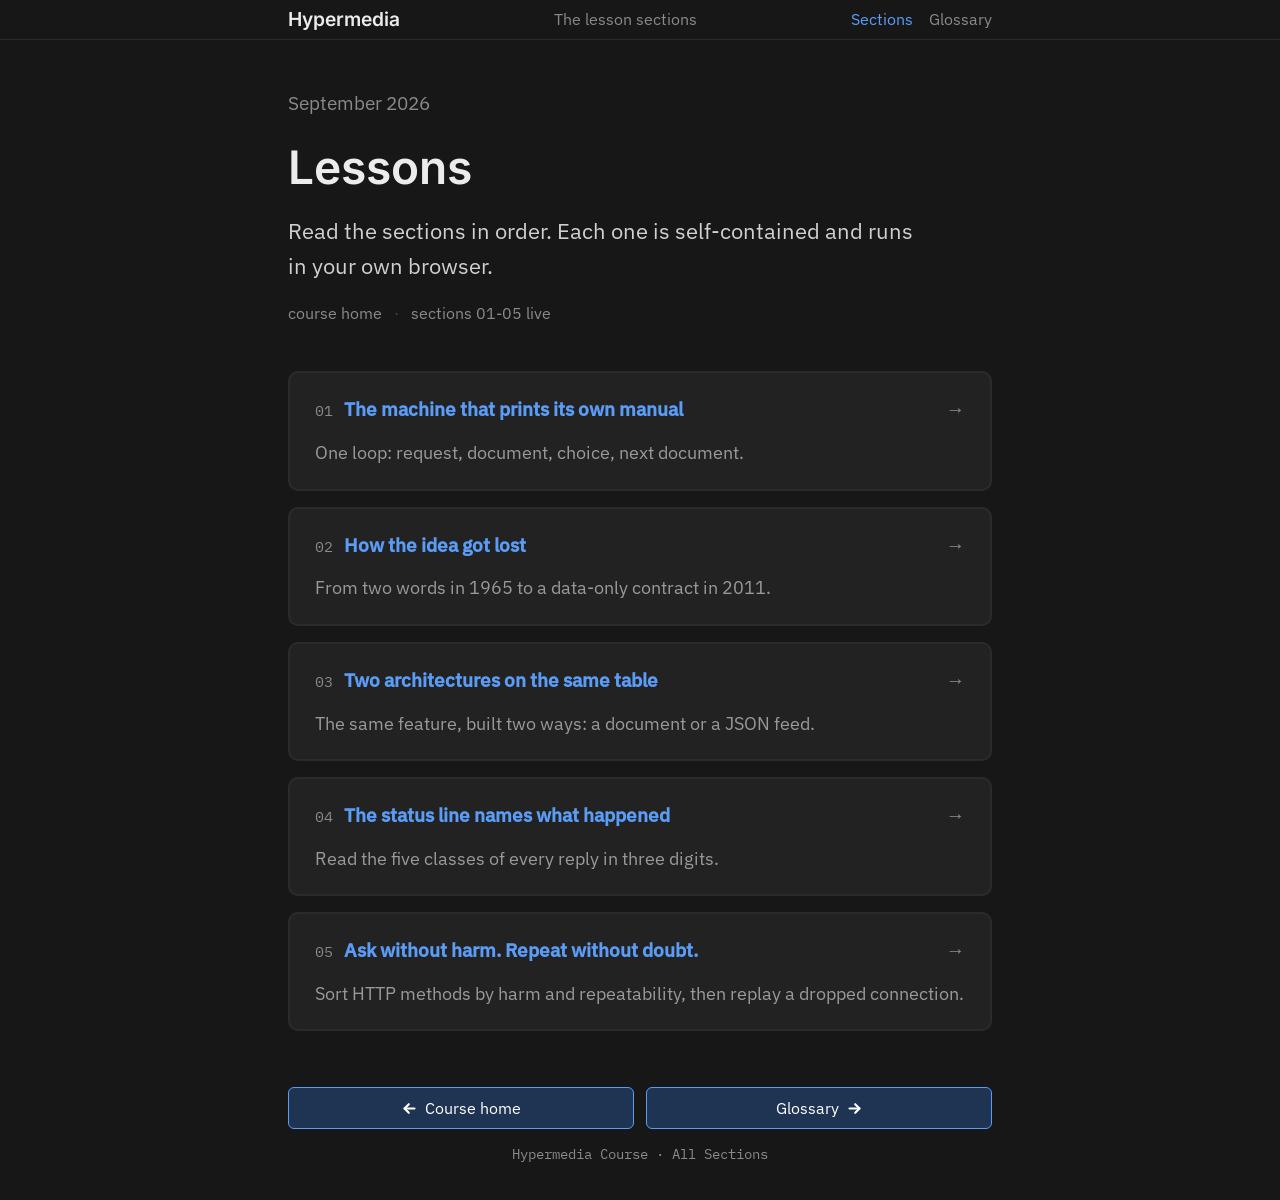
==== commit 4ddcdd95: "audit fixes: P1 print reveal, P2 will-reveal, social card, preloads, scrollspy, overflow, copy, sour" ====
--- a/lessons/index.html
+++ b/lessons/index.html
@@ -11,8 +11,9 @@
 <meta property="og:title" content="Lessons · Hypermedia: the architecture we forgot">
 <meta property="og:description" content="The sections of the course: read them one by one, in order.">
 <meta property="og:url" content="https://muhammedanasmithadi.github.io/the-hypermedia-revival/lessons/index.html">
-<meta property="og:image" content="https://muhammedanasmithadi.github.io/the-hypermedia-revival/assets/social/og.png">
+<meta property="og:image" content="https://muhammedanasmithadi.github.io/the-hypermedia-revival/assets/social/hero-1200.jpg">
 <meta property="og:image:width" content="1200">
+<meta property="og:image:type" content="image/jpeg">
 <meta property="og:image:height" content="630">
 <meta property="og:image:alt" content="Lessons.">
 <meta name="twitter:card" content="summary_large_image">
@@ -22,6 +23,7 @@
 <link rel="apple-touch-icon" href="../assets/apple-touch-icon.png">
 <link rel="stylesheet" href="../assets/styles.css">
 <link rel="preload" href="../assets/fonts/plexsans-400.woff2" as="font" type="font/woff2" crossorigin>
+<link rel="preload" href="../assets/fonts/plexsans-400i.woff2" as="font" type="font/woff2" crossorigin>
 <link rel="preload" href="../assets/fonts/plexsans-500.woff2" as="font" type="font/woff2" crossorigin>
 <link rel="preload" href="../assets/fonts/inter-600.woff2" as="font" type="font/woff2" crossorigin>
 <link rel="preload" href="../assets/fonts/plexmono-400.woff2" as="font" type="font/woff2" crossorigin>
@@ -110,7 +112,6 @@
     <a class="section-link foot-left" href="../index.html">Course home</a>
     <a class="section-link foot-right" href="../glossary.html">Glossary</a>
   </nav>
-  <p><a class="section-link" href="https://github.com/muhammedanasmithadi/the-hypermedia-revival" rel="noopener">Source on GitHub</a></p>
   <p class="closing">Hypermedia Course · All Sections</p>
 </footer>
 
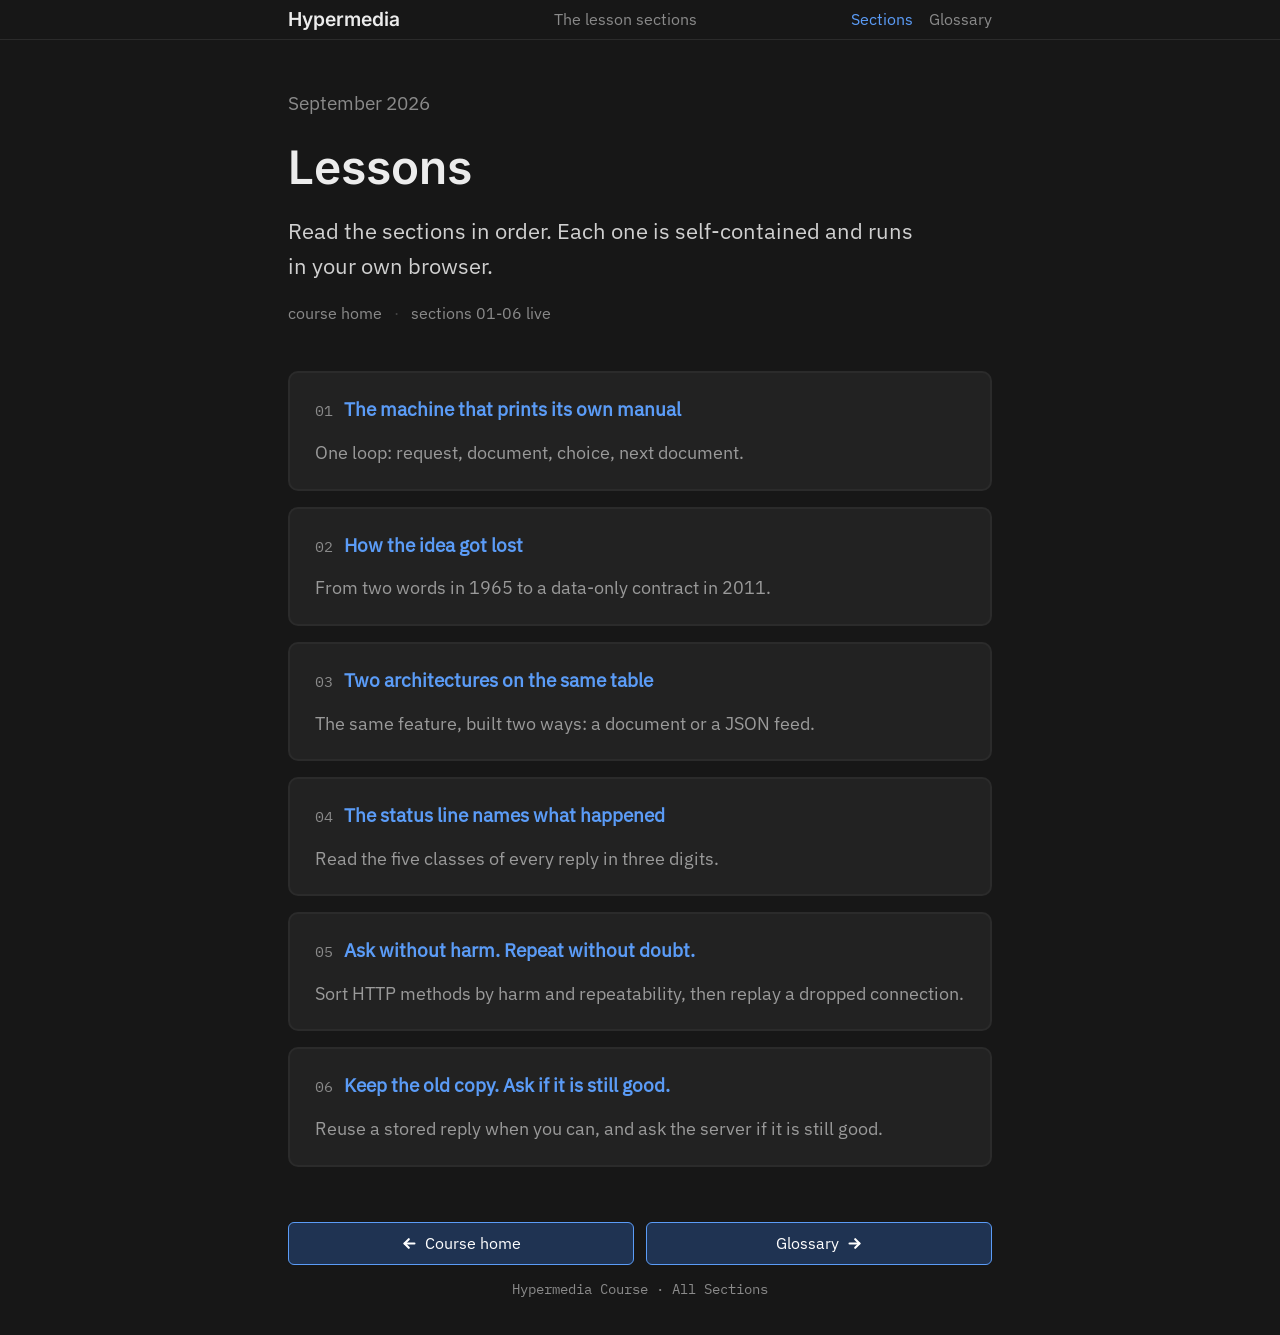
==== commit 0f0e59dd: "audit fixes: a11y markers, cache freshness model, loop controls; add Section 06 cache-handshake less" ====
--- a/lessons/index.html
+++ b/lessons/index.html
@@ -24,7 +24,6 @@
 <link rel="stylesheet" href="../assets/styles.css">
 <link rel="preload" href="../assets/fonts/plexsans-400.woff2" as="font" type="font/woff2" crossorigin>
 <link rel="preload" href="../assets/fonts/plexsans-400i.woff2" as="font" type="font/woff2" crossorigin>
-<link rel="preload" href="../assets/fonts/plexsans-500.woff2" as="font" type="font/woff2" crossorigin>
 <link rel="preload" href="../assets/fonts/inter-600.woff2" as="font" type="font/woff2" crossorigin>
 <link rel="preload" href="../assets/fonts/plexmono-400.woff2" as="font" type="font/woff2" crossorigin>
 </head>
@@ -34,7 +33,7 @@
 
 <header class="topbar">
   <div class="topbar-inner">
-    <a class="brand" href="../index.html" aria-label="Course home">Hypermedia</a>
+    <a class="brand" href="../index.html" aria-label="Hypermedia: course home">Hypermedia</a>
     <span class="cur-section">The lesson sections</span>
     <nav class="topnav" aria-label="Site">
       <a href="index.html" aria-current="page">Sections</a>
@@ -43,7 +42,7 @@
   </div>
 </header>
 
-<main class="doc" id="top">
+<main class="doc" id="top" tabindex="-1">
 
 <header class="masthead">
   <p class="post-date"><time datetime="2026-09">September 2026</time></p>
@@ -52,7 +51,7 @@
   browser.</p>
   <p class="byline">
     <span>course home</span>
-    <span>sections 01-05 live</span>
+    <span>sections 01-06 live</span>
   </p>
 </header>
 
@@ -64,7 +63,6 @@
       <a class="card" href="0001-the-machine-that-prints-its-own-manual.html">
         <span class="card-num">01</span>
         <span class="card-title">The machine that prints its own manual</span>
-        <span class="card-arrow">&rarr;</span>
         <span class="card-blurb">One loop: request, document, choice, next document.</span>
       </a>
     </li>
@@ -72,7 +70,6 @@
       <a class="card" href="0002-how-the-idea-got-lost.html">
         <span class="card-num">02</span>
         <span class="card-title">How the idea got lost</span>
-        <span class="card-arrow">&rarr;</span>
         <span class="card-blurb">From two words in 1965 to a data-only contract in 2011.</span>
       </a>
     </li>
@@ -80,7 +77,6 @@
       <a class="card" href="0003-two-architectures-on-the-same-table.html">
         <span class="card-num">03</span>
         <span class="card-title">Two architectures on the same table</span>
-        <span class="card-arrow">&rarr;</span>
         <span class="card-blurb">The same feature, built two ways: a document or a JSON feed.</span>
       </a>
     </li>
@@ -88,7 +84,6 @@
       <a class="card" href="0004-the-status-line-names-what-happened.html">
         <span class="card-num">04</span>
         <span class="card-title">The status line names what happened</span>
-        <span class="card-arrow">&rarr;</span>
         <span class="card-blurb">Read the five classes of every reply in three digits.</span>
       </a>
     </li>
@@ -96,8 +91,14 @@
       <a class="card" href="0005-ask-without-harm-repeat-without-doubt.html">
         <span class="card-num">05</span>
         <span class="card-title">Ask without harm. Repeat without doubt.</span>
-        <span class="card-arrow">&rarr;</span>
         <span class="card-blurb">Sort HTTP methods by harm and repeatability, then replay a dropped connection.</span>
+      </a>
+    </li>
+    <li>
+      <a class="card" href="0006-keep-the-old-copy-ask-if-it-is-still-good.html">
+        <span class="card-num">06</span>
+        <span class="card-title">Keep the old copy. Ask if it is still good.</span>
+        <span class="card-blurb">Reuse a stored reply when you can, and ask the server if it is still good.</span>
       </a>
     </li>
   </ul>
--- a/assets/styles.css
+++ b/assets/styles.css
@@ -17,10 +17,11 @@
    10 widget-timeline widget 4 + section links
    11 widget-ledger decade sort
    12 widget-statusline verdict widget 4
-   13 widget-twolane explorer lanes widget 3 + 5
-   14 panels-callouts do-now/recap/self-check/recall + sources
-   15 pages home, listing, glossary
-   16 print print + touch
+13 widget-twolane explorer lanes widget 3 + 5
+    14 widget-cache cache handshake widget 6
+    15 panels-callouts do-now/recap/self-check/recall + sources
+    16 pages home, listing, glossary
+    17 print print + touch
    ============================================================ */
 
 @import url("styles/tokens.css");
@@ -36,6 +37,7 @@
 @import url("styles/widget-ledger.css");
 @import url("styles/widget-statusline.css");
 @import url("styles/widget-twolane.css");
+@import url("styles/widget-cache.css");
 @import url("styles/panels-callouts.css");
 @import url("styles/pages.css");
 @import url("styles/print.css");
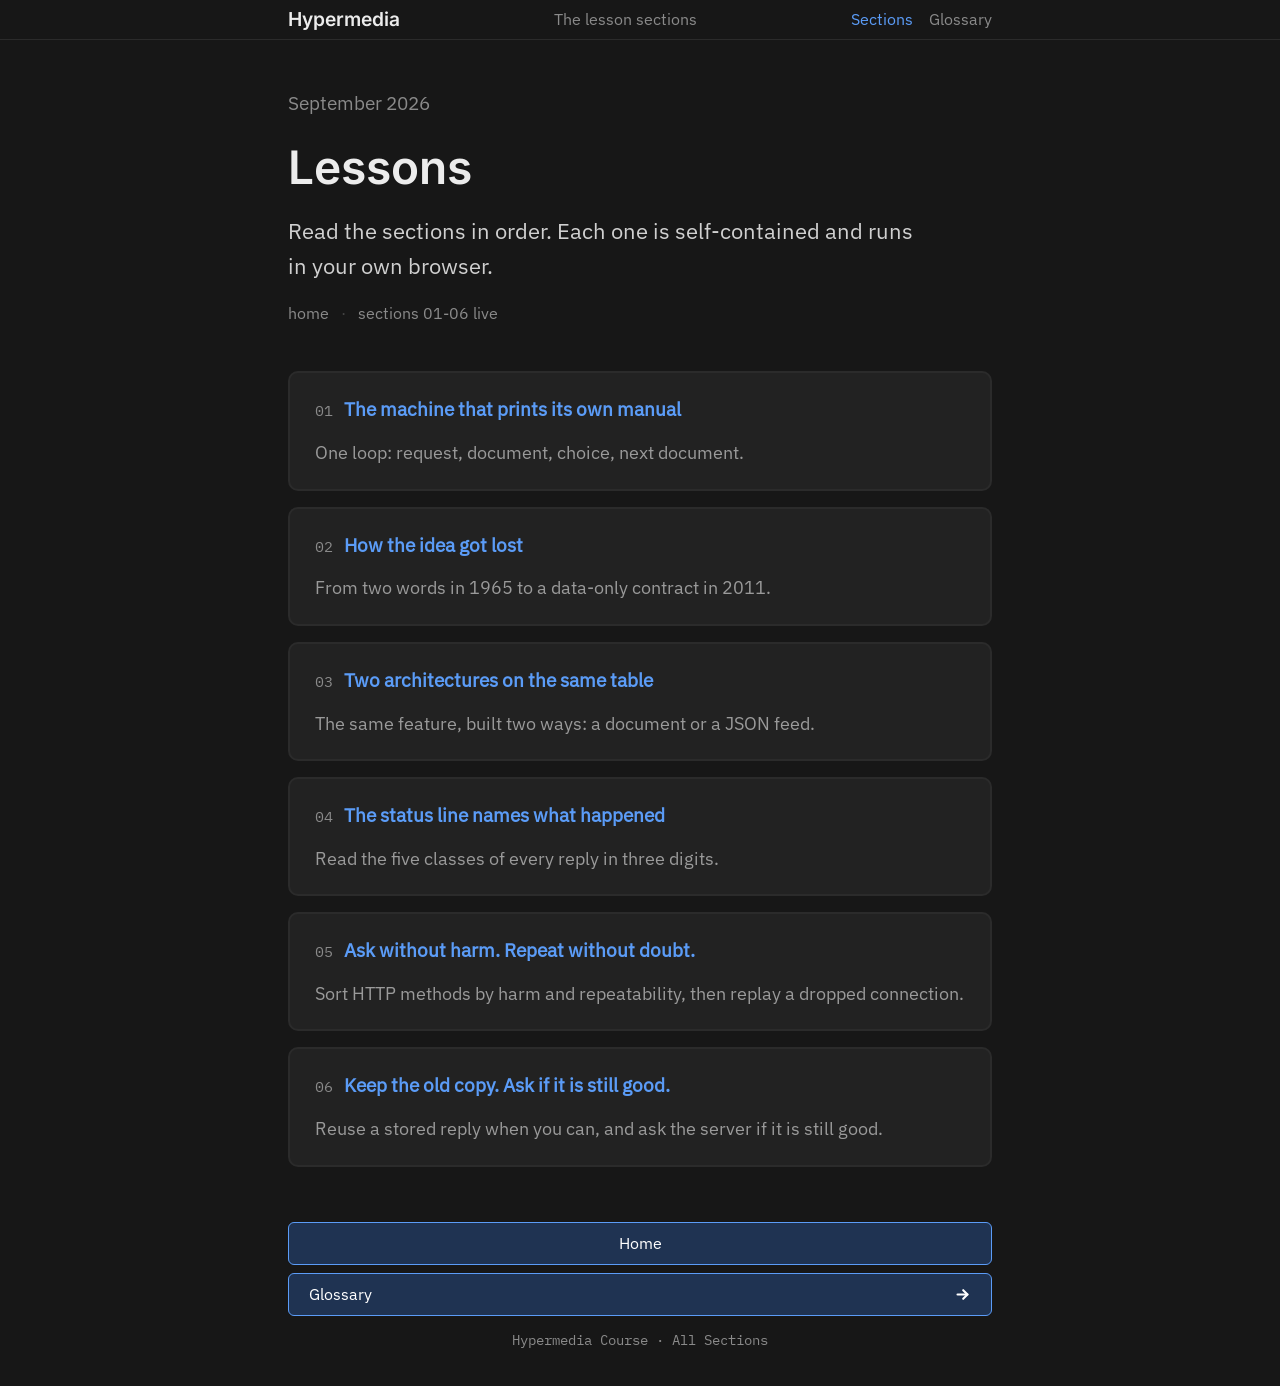
==== commit 907f69b8: "a11y: stack footer nav full-width; rename to Home; add section numbers" ====
--- a/lessons/index.html
+++ b/lessons/index.html
@@ -33,7 +33,7 @@
 
 <header class="topbar">
   <div class="topbar-inner">
-    <a class="brand" href="../index.html" aria-label="Hypermedia: course home">Hypermedia</a>
+    <a class="brand" href="../index.html" aria-label="Hypermedia: home">Hypermedia</a>
     <span class="cur-section">The lesson sections</span>
     <nav class="topnav" aria-label="Site">
       <a href="index.html" aria-current="page">Sections</a>
@@ -50,7 +50,7 @@
   <p class="dek">Read the sections in order. Each one is self-contained and runs in your own
   browser.</p>
   <p class="byline">
-    <span>course home</span>
+    <span>home</span>
     <span>sections 01-06 live</span>
   </p>
 </header>
@@ -110,7 +110,7 @@
 
 <footer class="doc-footer">
   <nav class="foot-nav" aria-label="section navigation">
-    <a class="section-link foot-left" href="../index.html">Course home</a>
+    <a class="section-link foot-home" href="../index.html">Home</a>
     <a class="section-link foot-right" href="../glossary.html">Glossary</a>
   </nav>
   <p class="closing">Hypermedia Course · All Sections</p>
